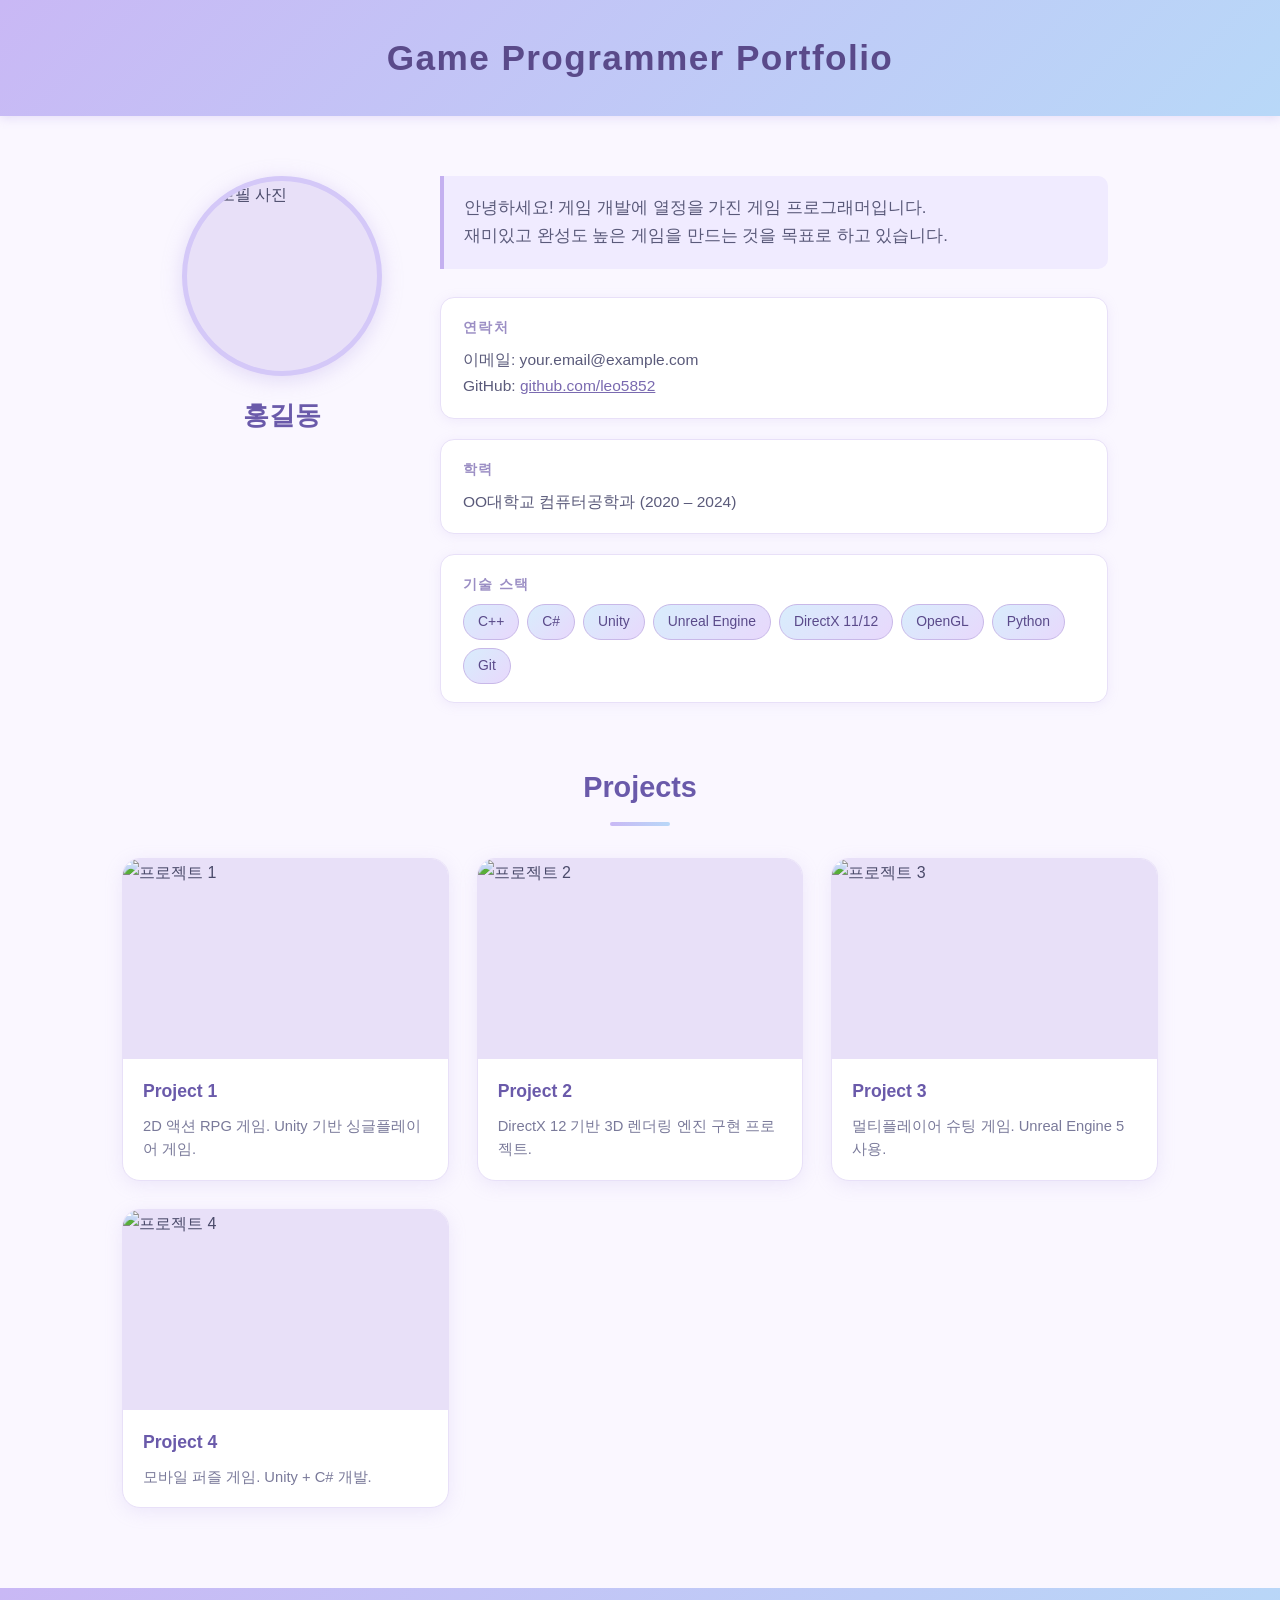
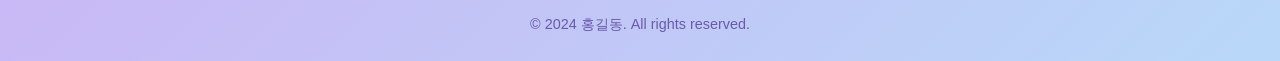
==== index.html @ 51c11042 "초기" ====
<!DOCTYPE html>
<html lang="ko">
<head>
  <meta charset="UTF-8" />
  <meta name="viewport" content="width=device-width, initial-scale=1.0" />
  <title>Game Programmer Portfolio</title>
  <link rel="stylesheet" href="css/style.css" />
</head>
<body>

  <!-- Header -->
  <header class="site-header">
    <h1>Game Programmer Portfolio</h1>
  </header>

  <!-- Profile Section -->
  <section class="profile">
    <div class="profile-left">
      <img src="images/profile.jpg" alt="프로필 사진" class="profile-photo" />
      <h2 class="profile-name">홍길동</h2>
    </div>
    <div class="profile-right">
      <p class="profile-bio">
        안녕하세요! 게임 개발에 열정을 가진 게임 프로그래머입니다.<br />
        재미있고 완성도 높은 게임을 만드는 것을 목표로 하고 있습니다.
      </p>

      <div class="profile-info">
        <div class="info-block">
          <h3>연락처</h3>
          <p>이메일: your.email@example.com</p>
          <p>GitHub: <a href="https://github.com/leo5852" target="_blank">github.com/leo5852</a></p>
        </div>

        <div class="info-block">
          <h3>학력</h3>
          <p>OO대학교 컴퓨터공학과 (2020 – 2024)</p>
        </div>

        <div class="info-block">
          <h3>기술 스택</h3>
          <div class="skills">
            <span class="skill-tag">C++</span>
            <span class="skill-tag">C#</span>
            <span class="skill-tag">Unity</span>
            <span class="skill-tag">Unreal Engine</span>
            <span class="skill-tag">DirectX 11/12</span>
            <span class="skill-tag">OpenGL</span>
            <span class="skill-tag">Python</span>
            <span class="skill-tag">Git</span>
          </div>
        </div>
      </div>
    </div>
  </section>

  <!-- Projects Section -->
  <section class="projects">
    <h2 class="section-title">Projects</h2>
    <div class="project-grid">

      <a class="project-card" href="projects/project1.html">
        <img src="images/project1.jpg" alt="프로젝트 1" />
        <div class="card-info">
          <h3>Project 1</h3>
          <p>2D 액션 RPG 게임. Unity 기반 싱글플레이어 게임.</p>
        </div>
      </a>

      <a class="project-card" href="projects/project2.html">
        <img src="images/project2.jpg" alt="프로젝트 2" />
        <div class="card-info">
          <h3>Project 2</h3>
          <p>DirectX 12 기반 3D 렌더링 엔진 구현 프로젝트.</p>
        </div>
      </a>

      <a class="project-card" href="projects/project3.html">
        <img src="images/project3.jpg" alt="프로젝트 3" />
        <div class="card-info">
          <h3>Project 3</h3>
          <p>멀티플레이어 슈팅 게임. Unreal Engine 5 사용.</p>
        </div>
      </a>

      <a class="project-card" href="projects/project4.html">
        <img src="images/project4.jpg" alt="프로젝트 4" />
        <div class="card-info">
          <h3>Project 4</h3>
          <p>모바일 퍼즐 게임. Unity + C# 개발.</p>
        </div>
      </a>

    </div>
  </section>

  <footer class="site-footer">
    <p>© 2024 홍길동. All rights reserved.</p>
  </footer>

</body>
</html>
---- css/style.css ----
/* ===== Reset & Base ===== */
*, *::before, *::after {
  box-sizing: border-box;
  margin: 0;
  padding: 0;
}

body {
  font-family: 'Segoe UI', 'Apple SD Gothic Neo', sans-serif;
  background-color: #faf7ff;
  color: #4a4a6a;
  line-height: 1.7;
}

a {
  text-decoration: none;
  color: inherit;
}

/* ===== Header ===== */
.site-header {
  background: linear-gradient(135deg, #c9b8f5, #b8d8f8);
  padding: 28px 40px;
  text-align: center;
  box-shadow: 0 2px 10px rgba(180, 160, 230, 0.3);
}

.site-header h1 {
  font-size: 2.2rem;
  font-weight: 700;
  color: #5a4a8a;
  letter-spacing: 0.04em;
}

/* ===== Profile Section ===== */
.profile {
  display: flex;
  gap: 48px;
  align-items: flex-start;
  max-width: 1000px;
  margin: 60px auto;
  padding: 0 32px;
}

.profile-left {
  flex: 0 0 220px;
  display: flex;
  flex-direction: column;
  align-items: center;
  gap: 18px;
}

.profile-photo {
  width: 200px;
  height: 200px;
  border-radius: 50%;
  object-fit: cover;
  border: 5px solid #d4c8f8;
  box-shadow: 0 4px 20px rgba(180, 160, 230, 0.35);
  background-color: #e8e0f8;
}

.profile-name {
  font-size: 1.6rem;
  font-weight: 700;
  color: #6a5aaa;
  text-align: center;
}

.profile-right {
  flex: 1;
}

.profile-bio {
  font-size: 1.05rem;
  color: #5a5a7a;
  margin-bottom: 28px;
  padding: 18px 20px;
  background: #f0ebff;
  border-left: 4px solid #c4b0f0;
  border-radius: 0 10px 10px 0;
}

.profile-info {
  display: flex;
  flex-direction: column;
  gap: 20px;
}

.info-block {
  background: #fff;
  border-radius: 14px;
  padding: 18px 22px;
  box-shadow: 0 2px 12px rgba(180, 160, 230, 0.15);
  border: 1px solid #e8e0f8;
}

.info-block h3 {
  font-size: 0.85rem;
  text-transform: uppercase;
  letter-spacing: 0.1em;
  color: #9b8ec4;
  margin-bottom: 8px;
}

.info-block p {
  font-size: 0.97rem;
  color: #5a5a7a;
}

.info-block a {
  color: #7a6ab0;
  text-decoration: underline;
}

/* ===== Skills ===== */
.skills {
  display: flex;
  flex-wrap: wrap;
  gap: 8px;
  margin-top: 4px;
}

.skill-tag {
  background: linear-gradient(135deg, #d8edfc, #e8d8fc);
  color: #5a4a8a;
  padding: 5px 14px;
  border-radius: 20px;
  font-size: 0.87rem;
  font-weight: 500;
  border: 1px solid #c8b8e8;
}

/* ===== Projects Section ===== */
.projects {
  max-width: 1100px;
  margin: 0 auto 80px;
  padding: 0 32px;
}

.section-title {
  font-size: 1.8rem;
  font-weight: 700;
  color: #6a5aaa;
  margin-bottom: 32px;
  text-align: center;
  position: relative;
}

.section-title::after {
  content: '';
  display: block;
  width: 60px;
  height: 4px;
  background: linear-gradient(90deg, #c9b8f5, #b8d8f8);
  border-radius: 2px;
  margin: 10px auto 0;
}

.project-grid {
  display: grid;
  grid-template-columns: repeat(auto-fill, minmax(280px, 1fr));
  gap: 28px;
}

.project-card {
  background: #fff;
  border-radius: 18px;
  overflow: hidden;
  box-shadow: 0 4px 18px rgba(180, 160, 230, 0.18);
  border: 1px solid #e8e0f8;
  transition: transform 0.25s ease, box-shadow 0.25s ease;
  display: flex;
  flex-direction: column;
  cursor: pointer;
}

.project-card:hover {
  transform: translateY(-6px);
  box-shadow: 0 10px 32px rgba(160, 130, 220, 0.28);
}

.project-card img {
  width: 100%;
  height: 200px;
  object-fit: cover;
  background-color: #e8e0f8;
  display: block;
}

.card-info {
  padding: 18px 20px;
  flex: 1;
}

.card-info h3 {
  font-size: 1.1rem;
  font-weight: 700;
  color: #6a5aaa;
  margin-bottom: 8px;
}

.card-info p {
  font-size: 0.92rem;
  color: #7a7a9a;
  line-height: 1.6;
}

/* ===== Footer ===== */
.site-footer {
  background: linear-gradient(135deg, #c9b8f5, #b8d8f8);
  text-align: center;
  padding: 24px;
  font-size: 0.9rem;
  color: #6a5aaa;
}

/* ===== Project Detail Page ===== */
.back-link {
  display: inline-flex;
  align-items: center;
  gap: 6px;
  color: #7a6ab0;
  font-size: 0.95rem;
  margin: 28px 0 0 0;
  padding: 8px 18px;
  border-radius: 20px;
  background: #f0ebff;
  border: 1px solid #d4c8f8;
  transition: background 0.2s;
}

.back-link:hover {
  background: #e0d4f8;
}

.detail-container {
  max-width: 860px;
  margin: 0 auto;
  padding: 32px 32px 80px;
}

.detail-hero {
  width: 100%;
  max-height: 420px;
  object-fit: cover;
  border-radius: 18px;
  margin: 28px 0 36px;
  box-shadow: 0 6px 24px rgba(180, 160, 230, 0.25);
  background-color: #e8e0f8;
}

.detail-title {
  font-size: 2rem;
  font-weight: 700;
  color: #6a5aaa;
  margin-bottom: 8px;
}

.detail-subtitle {
  font-size: 1rem;
  color: #9b8ec4;
  margin-bottom: 36px;
}

.detail-section {
  background: #fff;
  border-radius: 16px;
  padding: 24px 28px;
  margin-bottom: 22px;
  box-shadow: 0 2px 12px rgba(180, 160, 230, 0.13);
  border: 1px solid #e8e0f8;
}

.detail-section h3 {
  font-size: 0.82rem;
  text-transform: uppercase;
  letter-spacing: 0.1em;
  color: #9b8ec4;
  margin-bottom: 12px;
}

.detail-section p,
.detail-section li {
  font-size: 0.97rem;
  color: #5a5a7a;
  line-height: 1.75;
}

.detail-section ul {
  padding-left: 20px;
}

.tech-tags {
  display: flex;
  flex-wrap: wrap;
  gap: 8px;
}

.tech-tag {
  background: linear-gradient(135deg, #d8edfc, #e8d8fc);
  color: #5a4a8a;
  padding: 5px 14px;
  border-radius: 20px;
  font-size: 0.87rem;
  font-weight: 500;
  border: 1px solid #c8b8e8;
}

/* ===== Responsive ===== */
@media (max-width: 700px) {
  .profile {
    flex-direction: column;
    align-items: center;
    gap: 30px;
  }

  .profile-left {
    flex: none;
    width: 100%;
  }

  .site-header h1 {
    font-size: 1.5rem;
  }

  .detail-container {
    padding: 24px 18px 60px;
  }
}
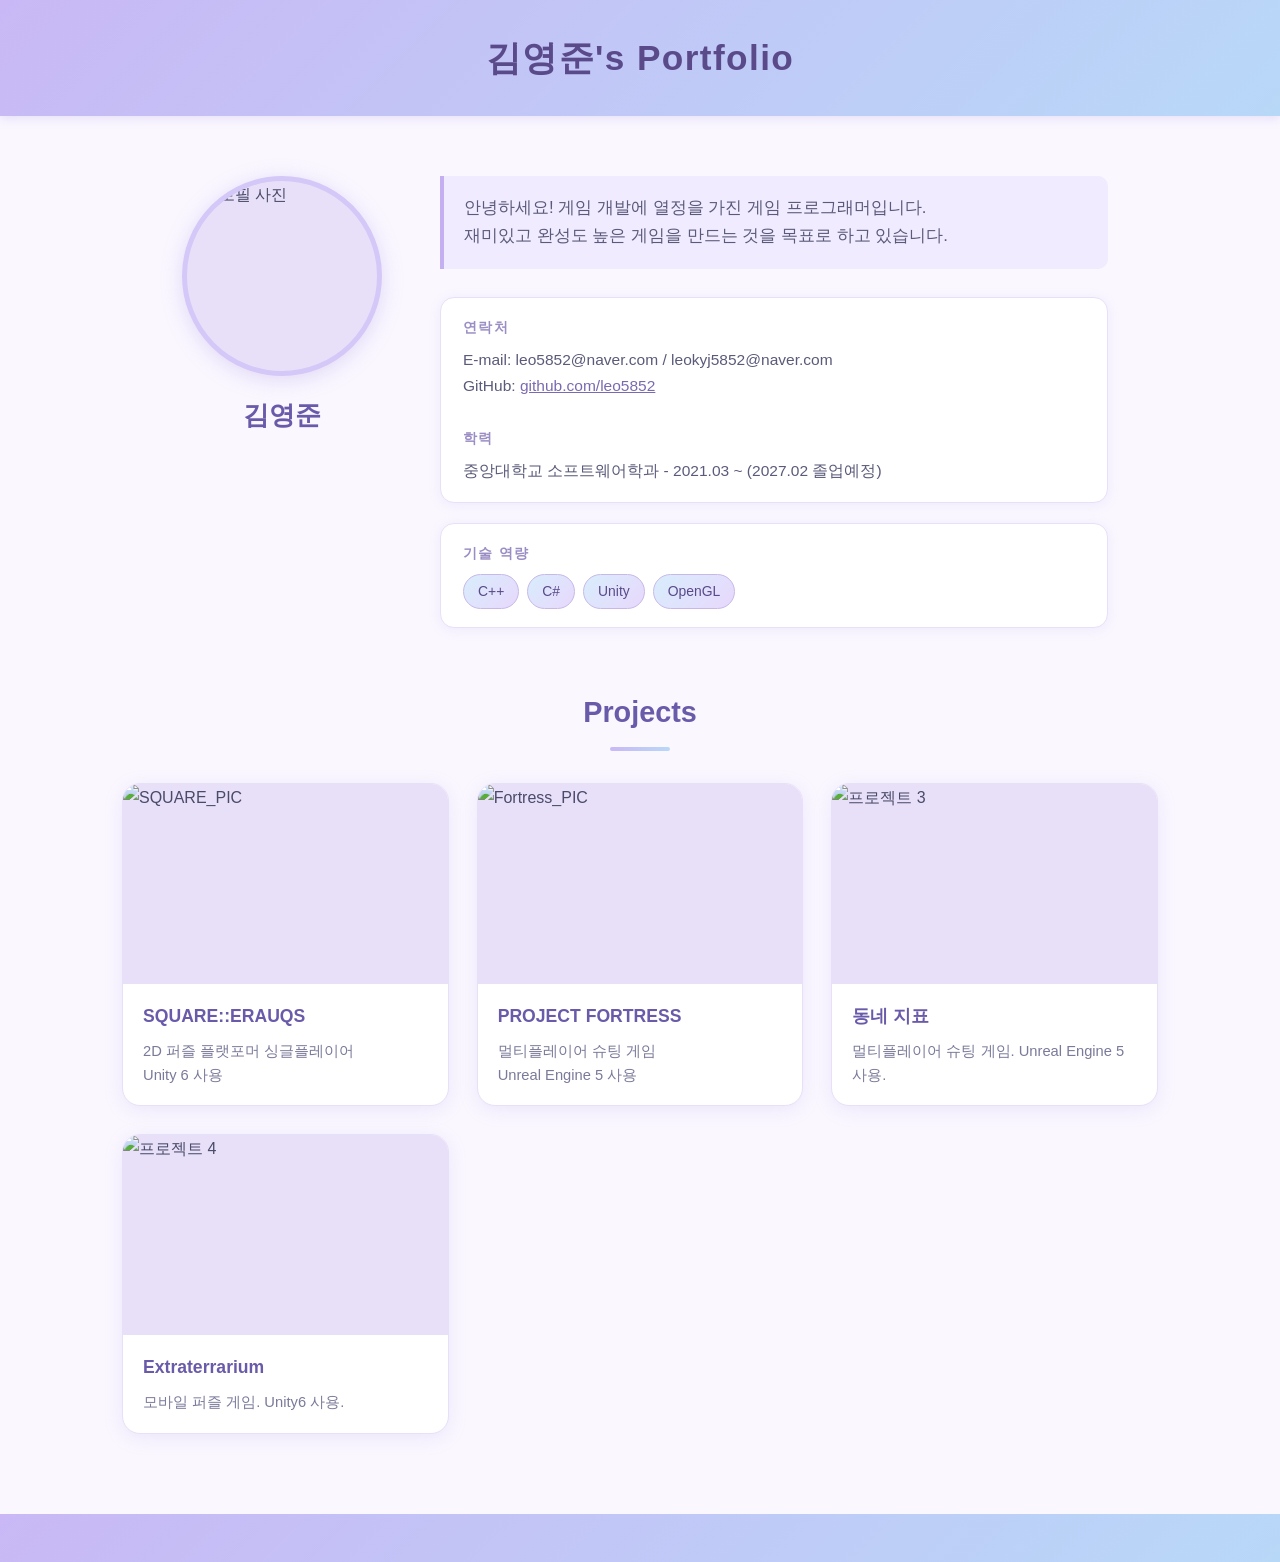
==== commit cd044648: "작성중..." ====
--- a/index.html
+++ b/index.html
@@ -3,21 +3,21 @@
 <head>
   <meta charset="UTF-8" />
   <meta name="viewport" content="width=device-width, initial-scale=1.0" />
-  <title>Game Programmer Portfolio</title>
+  <title>김영준's Portfolio</title>
   <link rel="stylesheet" href="css/style.css" />
 </head>
 <body>
 
   <!-- Header -->
   <header class="site-header">
-    <h1>Game Programmer Portfolio</h1>
+    <h1>김영준's Portfolio</h1>
   </header>
 
   <!-- Profile Section -->
   <section class="profile">
     <div class="profile-left">
       <img src="images/profile.jpg" alt="프로필 사진" class="profile-photo" />
-      <h2 class="profile-name">홍길동</h2>
+      <h2 class="profile-name">김영준</h2>
     </div>
     <div class="profile-right">
       <p class="profile-bio">
@@ -28,26 +28,21 @@
       <div class="profile-info">
         <div class="info-block">
           <h3>연락처</h3>
-          <p>이메일: your.email@example.com</p>
+          <p>E-mail: leo5852@naver.com / leokyj5852@naver.com</p>
           <p>GitHub: <a href="https://github.com/leo5852" target="_blank">github.com/leo5852</a></p>
+          <br>
+          <h3>학력</h3>
+          <p>중앙대학교 소프트웨어학과 - 2021.03 ~  (2027.02 졸업예정)</p>
         </div>
 
         <div class="info-block">
-          <h3>학력</h3>
-          <p>OO대학교 컴퓨터공학과 (2020 – 2024)</p>
-        </div>
-
-        <div class="info-block">
-          <h3>기술 스택</h3>
+          <h3>기술 역량</h3>
           <div class="skills">
             <span class="skill-tag">C++</span>
             <span class="skill-tag">C#</span>
             <span class="skill-tag">Unity</span>
-            <span class="skill-tag">Unreal Engine</span>
-            <span class="skill-tag">DirectX 11/12</span>
             <span class="skill-tag">OpenGL</span>
-            <span class="skill-tag">Python</span>
-            <span class="skill-tag">Git</span>
+
           </div>
         </div>
       </div>
@@ -59,26 +54,26 @@
     <h2 class="section-title">Projects</h2>
     <div class="project-grid">
 
-      <a class="project-card" href="projects/project1.html">
-        <img src="images/project1.jpg" alt="프로젝트 1" />
+      <a class="project-card" href="projects/SQUARE.html">
+        <img src="images/project1.jpg" alt="SQUARE_PIC" />
         <div class="card-info">
-          <h3>Project 1</h3>
-          <p>2D 액션 RPG 게임. Unity 기반 싱글플레이어 게임.</p>
+          <h3>SQUARE::ERAUQS</h3>
+          <p>2D 퍼즐 플랫포머 싱글플레이어<br/> Unity 6 사용</p>
         </div>
       </a>
 
-      <a class="project-card" href="projects/project2.html">
-        <img src="images/project2.jpg" alt="프로젝트 2" />
+      <a class="project-card" href="projects/Fortress.html">
+        <img src="images/project2.jpg" alt="Fortress_PIC" />
         <div class="card-info">
-          <h3>Project 2</h3>
-          <p>DirectX 12 기반 3D 렌더링 엔진 구현 프로젝트.</p>
+          <h3>PROJECT FORTRESS</h3>
+          <p>멀티플레이어 슈팅 게임<br/> Unreal Engine 5 사용</p>
         </div>
       </a>
 
       <a class="project-card" href="projects/project3.html">
         <img src="images/project3.jpg" alt="프로젝트 3" />
         <div class="card-info">
-          <h3>Project 3</h3>
+          <h3>동네 지표</h3>
           <p>멀티플레이어 슈팅 게임. Unreal Engine 5 사용.</p>
         </div>
       </a>
@@ -86,8 +81,8 @@
       <a class="project-card" href="projects/project4.html">
         <img src="images/project4.jpg" alt="프로젝트 4" />
         <div class="card-info">
-          <h3>Project 4</h3>
-          <p>모바일 퍼즐 게임. Unity + C# 개발.</p>
+          <h3>Extraterrarium</h3>
+          <p>모바일 퍼즐 게임. Unity6 사용.</p>
         </div>
       </a>
 
@@ -95,7 +90,7 @@
   </section>
 
   <footer class="site-footer">
-    <p>© 2024 홍길동. All rights reserved.</p>
+    <p></p>
   </footer>
 
 </body>
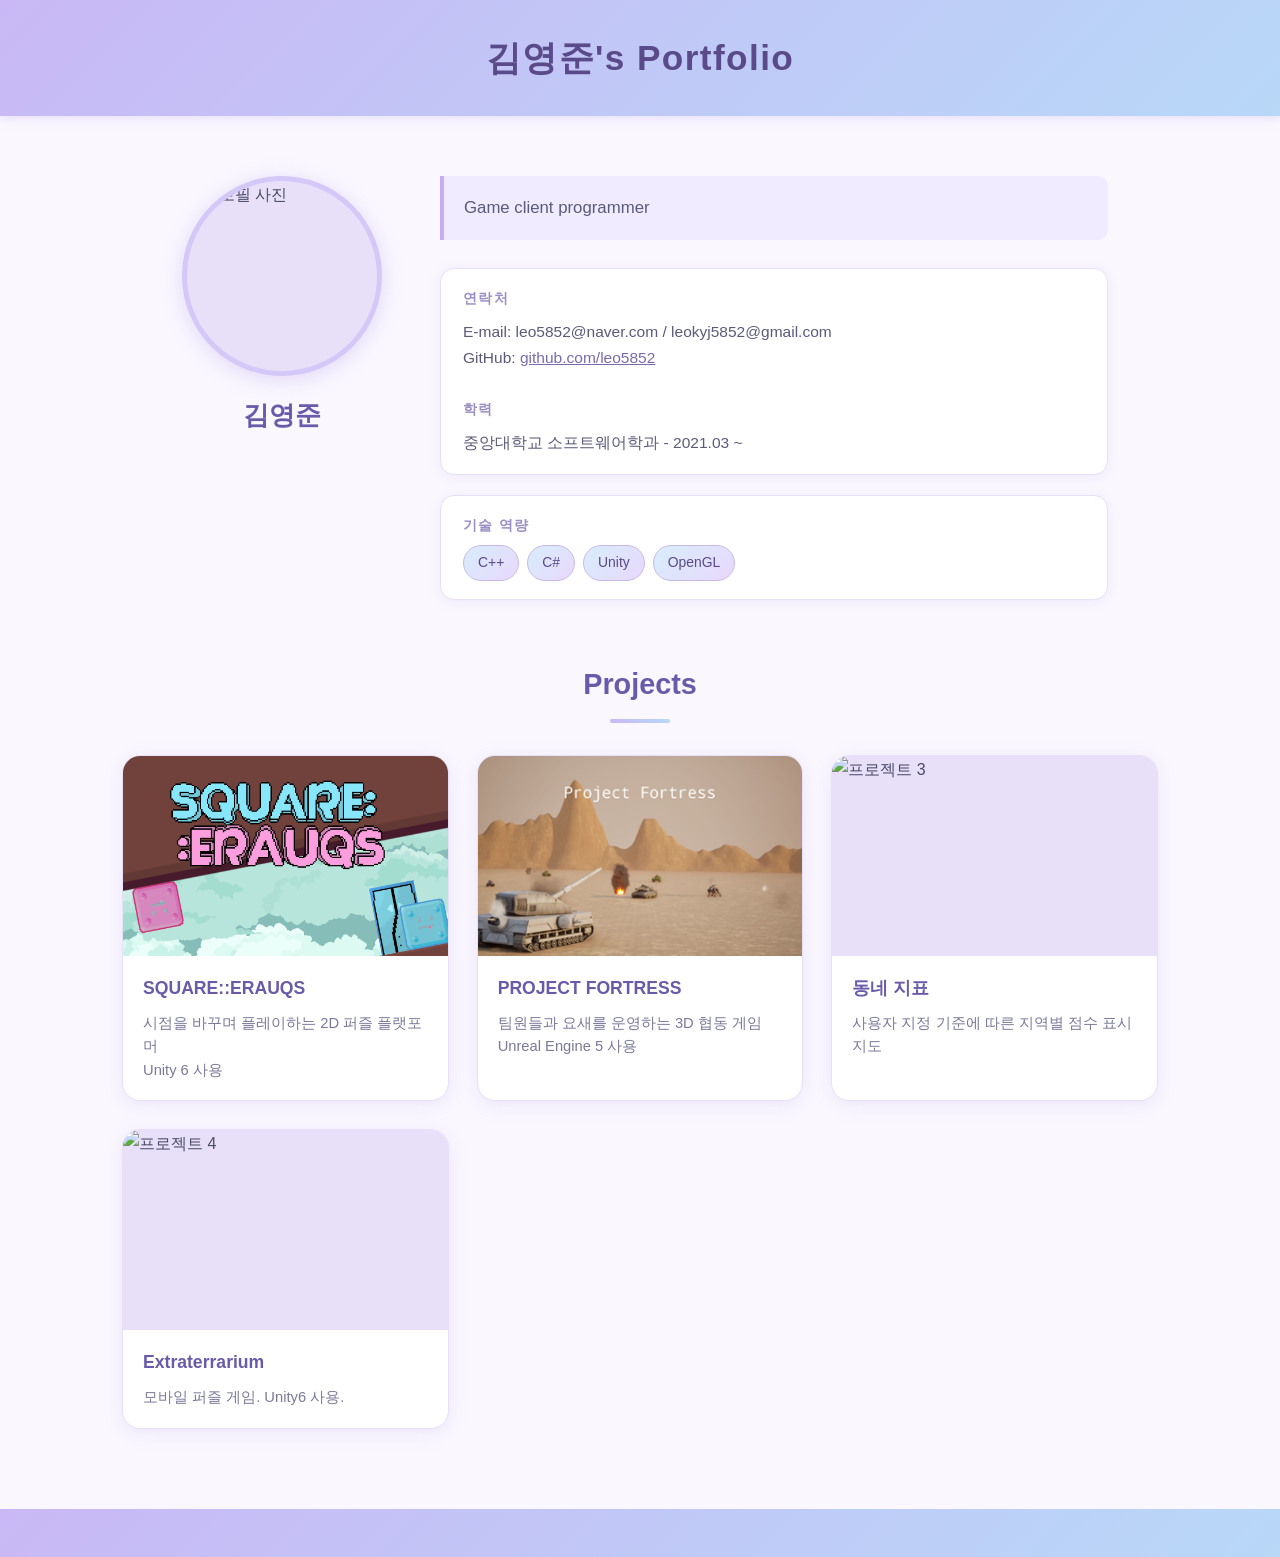
==== commit e8d66cdd: "임시저장" ====
--- a/index.html
+++ b/index.html
@@ -21,18 +21,17 @@
     </div>
     <div class="profile-right">
       <p class="profile-bio">
-        안녕하세요! 게임 개발에 열정을 가진 게임 프로그래머입니다.<br />
-        재미있고 완성도 높은 게임을 만드는 것을 목표로 하고 있습니다.
+        Game client programmer
       </p>
 
       <div class="profile-info">
         <div class="info-block">
           <h3>연락처</h3>
-          <p>E-mail: leo5852@naver.com / leokyj5852@naver.com</p>
+          <p>E-mail: leo5852@naver.com / leokyj5852@gmail.com</p>
           <p>GitHub: <a href="https://github.com/leo5852" target="_blank">github.com/leo5852</a></p>
           <br>
           <h3>학력</h3>
-          <p>중앙대학교 소프트웨어학과 - 2021.03 ~  (2027.02 졸업예정)</p>
+          <p>중앙대학교 소프트웨어학과 - 2021.03 ~</p>
         </div>
 
         <div class="info-block">
@@ -55,26 +54,26 @@
     <div class="project-grid">
 
       <a class="project-card" href="projects/SQUARE.html">
-        <img src="images/project1.jpg" alt="SQUARE_PIC" />
+        <img src="images/SQUARE_capsule.png" alt="SQUARE_PIC" />
         <div class="card-info">
           <h3>SQUARE::ERAUQS</h3>
-          <p>2D 퍼즐 플랫포머 싱글플레이어<br/> Unity 6 사용</p>
+          <p>시점을 바꾸며 플레이하는 2D 퍼즐 플랫포머<br/> Unity 6 사용</p>
         </div>
       </a>
 
       <a class="project-card" href="projects/Fortress.html">
-        <img src="images/project2.jpg" alt="Fortress_PIC" />
+        <img src="images/Fortress_Capsule.png" alt="Fortress_PIC" />
         <div class="card-info">
           <h3>PROJECT FORTRESS</h3>
-          <p>멀티플레이어 슈팅 게임<br/> Unreal Engine 5 사용</p>
+          <p>팀원들과 요새를 운영하는 3D 협동 게임<br/> Unreal Engine 5 사용</p>
         </div>
       </a>
 
-      <a class="project-card" href="projects/project3.html">
+      <a class="project-card" href="projects/Maps.html">
         <img src="images/project3.jpg" alt="프로젝트 3" />
         <div class="card-info">
           <h3>동네 지표</h3>
-          <p>멀티플레이어 슈팅 게임. Unreal Engine 5 사용.</p>
+          <p>사용자 지정 기준에 따른 지역별 점수 표시 지도</p>
         </div>
       </a>
 
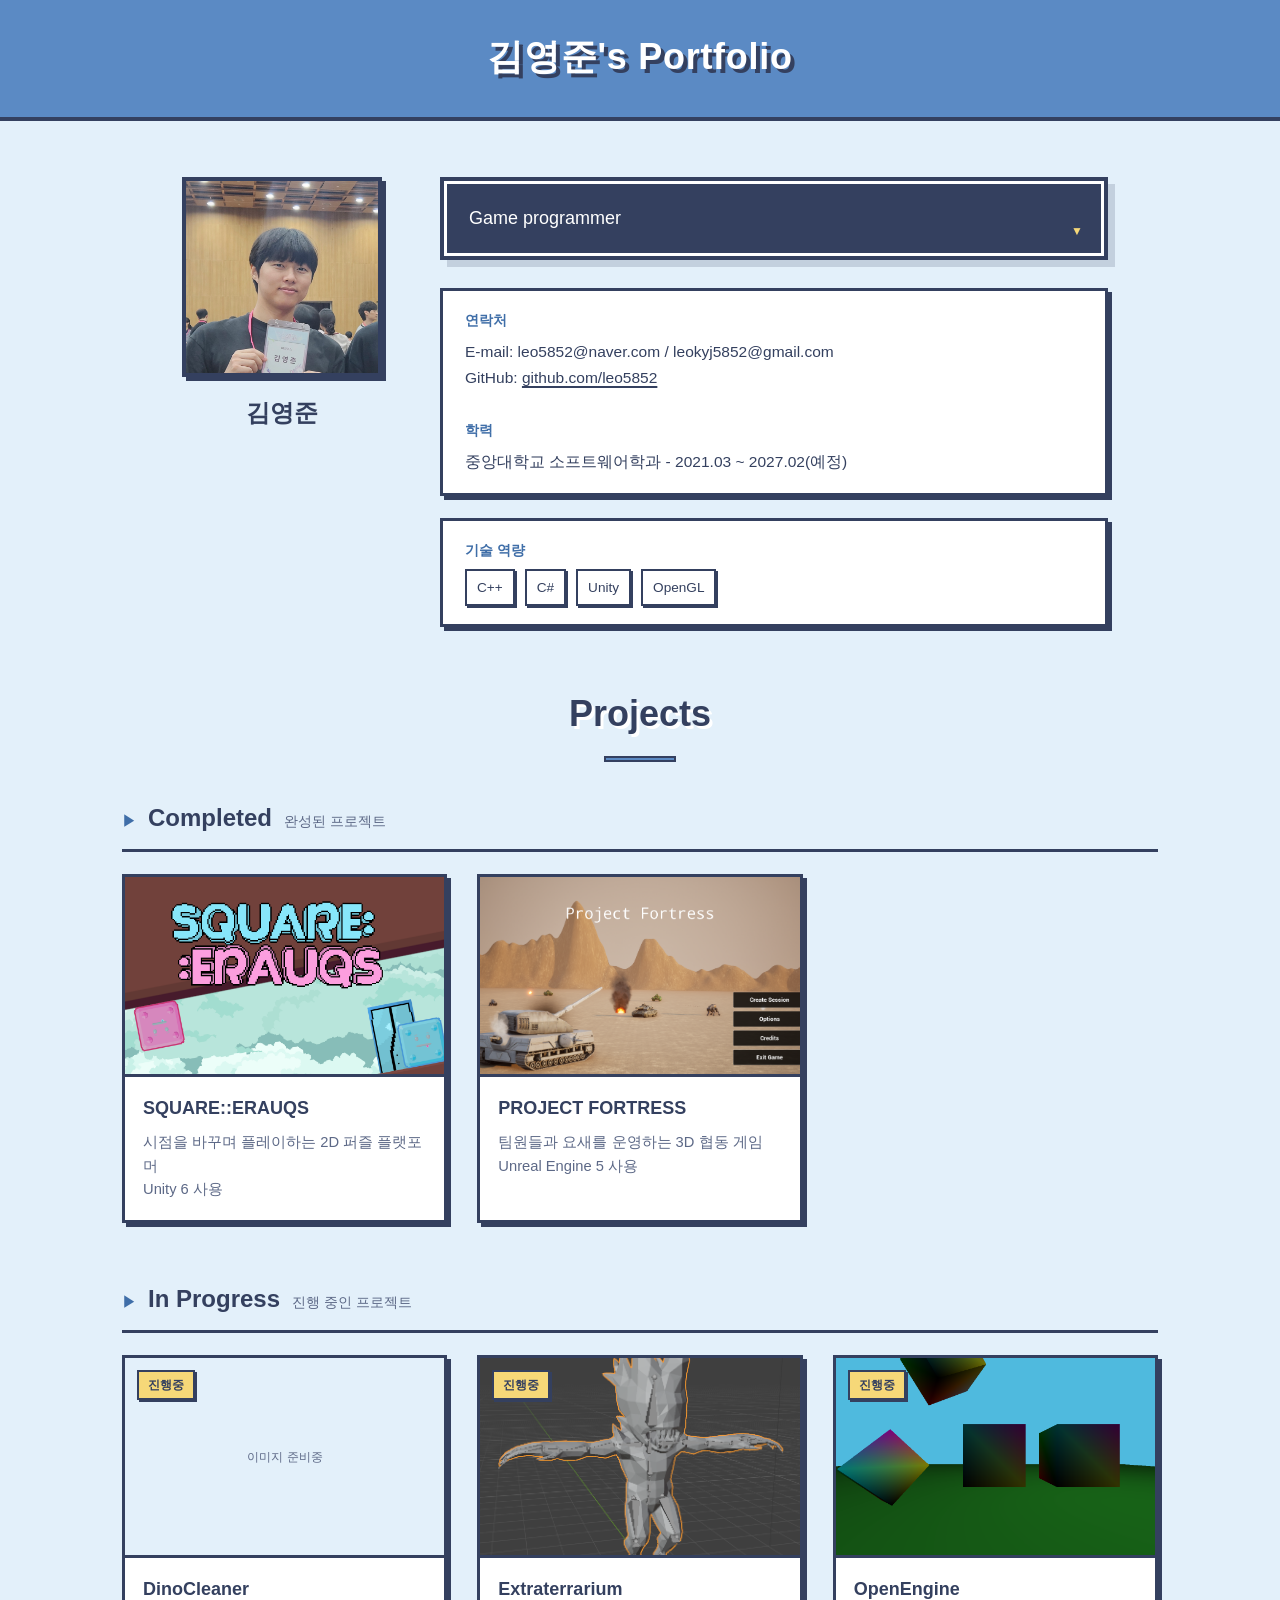
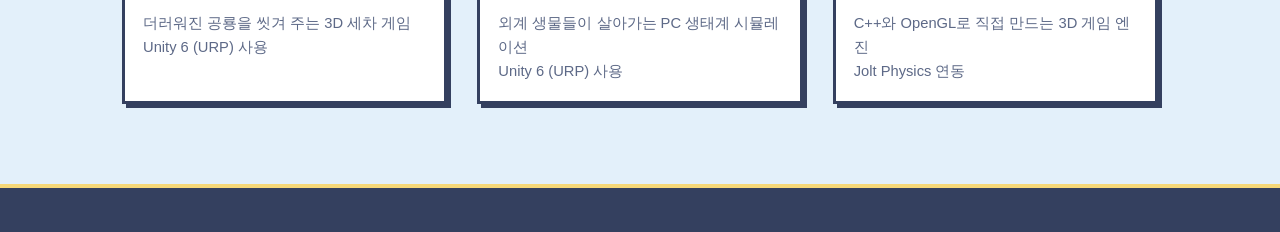
==== commit 6a7cac31: "update" ====
--- a/index.html
+++ b/index.html
@@ -21,7 +21,7 @@
     </div>
     <div class="profile-right">
       <p class="profile-bio">
-        Game client programmer
+        Game programmer
       </p>
 
       <div class="profile-info">
@@ -31,7 +31,7 @@
           <p>GitHub: <a href="https://github.com/leo5852" target="_blank">github.com/leo5852</a></p>
           <br>
           <h3>학력</h3>
-          <p>중앙대학교 소프트웨어학과 - 2021.03 ~</p>
+          <p>중앙대학교 소프트웨어학과 - 2021.03 ~ 2027.02(예정)</p>
         </div>
 
         <div class="info-block">
@@ -51,10 +51,13 @@
   <!-- Projects Section -->
   <section class="projects">
     <h2 class="section-title">Projects</h2>
+
+    <!-- 완성된 프로젝트 -->
+    <h3 class="project-group-title">Completed <span class="project-group-sub">완성된 프로젝트</span></h3>
     <div class="project-grid">
 
       <a class="project-card" href="projects/SQUARE.html">
-        <img src="images/SQUARE_capsule.png" alt="SQUARE_PIC" />
+        <img src="images/SQUARE_capsule.png" alt="SQUARE::ERAUQS 대표 이미지" onerror="this.src='images/placeholder.svg'" />
         <div class="card-info">
           <h3>SQUARE::ERAUQS</h3>
           <p>시점을 바꾸며 플레이하는 2D 퍼즐 플랫포머<br/> Unity 6 사용</p>
@@ -62,13 +65,50 @@
       </a>
 
       <a class="project-card" href="projects/Fortress.html">
-        <img src="images/Fortress_Capsule.png" alt="Fortress_PIC" />
+        <img src="images/Fortress_Capsule.png" alt="Project Fortress 대표 이미지" onerror="this.src='images/placeholder.svg'" />
         <div class="card-info">
           <h3>PROJECT FORTRESS</h3>
           <p>팀원들과 요새를 운영하는 3D 협동 게임<br/> Unreal Engine 5 사용</p>
         </div>
       </a>
 
+    </div>
+
+    <!-- 진행 중인 프로젝트 -->
+    <h3 class="project-group-title">In Progress <span class="project-group-sub">진행 중인 프로젝트</span></h3>
+    <div class="project-grid">
+
+      
+      <a class="project-card" href="projects/DinoCleaner.html">
+        <span class="status-badge status-wip">진행중</span>
+        <img src="images/DinoCleaner_capsule.png" alt="DinoCleaner 대표 이미지" onerror="this.src='images/placeholder.svg'" />
+        <div class="card-info">
+          <h3>DinoCleaner</h3>
+          <p>더러워진 공룡을 씻겨 주는 3D 세차 게임<br/> Unity 6 (URP) 사용</p>
+        </div>
+      </a>
+      
+      <a class="project-card" href="projects/Extraterrarium.html">
+        <span class="status-badge status-wip">진행중</span>
+        <img src="images/Extraterrarium_capsule.png" alt="Extraterrarium 대표 이미지" onerror="this.src='images/placeholder.svg'" />
+        <div class="card-info">
+          <h3>Extraterrarium</h3>
+          <p>외계 생물들이 살아가는 PC 생태계 시뮬레이션<br/> Unity 6 (URP) 사용</p>
+        </div>
+      </a>
+      
+      <a class="project-card" href="projects/OpenEngine.html">
+        <span class="status-badge status-wip">진행중</span>
+        <img src="images/OpenEngine_capsule.png" alt="OpenEngine 대표 이미지" onerror="this.src='images/placeholder.svg'" />
+        <div class="card-info">
+          <h3>OpenEngine</h3>
+          <p>C++와 OpenGL로 직접 만드는 3D 게임 엔진<br/> Jolt Physics 연동</p>
+        </div>
+      </a>
+
+    </div>
+
+    <!-- 숨김 처리: 동네 지표 (projects/Maps.html 파일은 그대로 유지)
       <a class="project-card" href="projects/Maps.html">
         <img src="images/project3.jpg" alt="프로젝트 3" />
         <div class="card-info">
@@ -76,16 +116,7 @@
           <p>사용자 지정 기준에 따른 지역별 점수 표시 지도</p>
         </div>
       </a>
-
-      <a class="project-card" href="projects/project4.html">
-        <img src="images/project4.jpg" alt="프로젝트 4" />
-        <div class="card-info">
-          <h3>Extraterrarium</h3>
-          <p>모바일 퍼즐 게임. Unity6 사용.</p>
-        </div>
-      </a>
-
-    </div>
+    -->
   </section>
 
   <footer class="site-footer">
--- a/css/style.css
+++ b/css/style.css
@@ -1,3 +1,20 @@
+/* ===== Theme tokens (고전 게임 테마, 그라데이션 없음) ===== */
+:root {
+  --sky: #e3f0fa;      /* 페이지 배경: 옅은 하늘색 */
+  --ink: #34405f;      /* 글자, 테두리, 그림자 */
+  --paper: #ffffff;    /* 패널 */
+  --blue: #5b8ac4;     /* 헤더, 주 강조색 */
+  --blue-dark: #3f6ea8;/* 흰 배경 위 강조 글자 */
+  --yellow: #f6d878;   /* 진행중 배지, 선택 상태 */
+  --muted: #5d6987;    /* 보조 텍스트 */
+
+  --font: 'Segoe UI', 'Apple SD Gothic Neo', sans-serif;
+
+  --border: 3px solid var(--ink);
+  --shadow: 4px 4px 0 var(--ink);
+  --shadow-sm: 2px 2px 0 var(--ink);
+}
+
 /* ===== Reset & Base ===== */
 *, *::before, *::after {
   box-sizing: border-box;
@@ -6,9 +23,9 @@
 }
 
 body {
-  font-family: 'Segoe UI', 'Apple SD Gothic Neo', sans-serif;
-  background-color: #faf7ff;
-  color: #4a4a6a;
+  font-family: var(--font);
+  background-color: var(--sky);
+  color: var(--ink);
   line-height: 1.7;
 }
 
@@ -17,19 +34,26 @@
   color: inherit;
 }
 
+:focus-visible {
+  outline: 3px solid var(--blue-dark);
+  outline-offset: 3px;
+}
+
 /* ===== Header ===== */
 .site-header {
-  background: linear-gradient(135deg, #c9b8f5, #b8d8f8);
-  padding: 28px 40px;
+  background: var(--blue);
+  border-bottom: 4px solid var(--ink);
+  padding: 26px 40px 30px;
   text-align: center;
-  box-shadow: 0 2px 10px rgba(180, 160, 230, 0.3);
 }
 
 .site-header h1 {
-  font-size: 2.2rem;
-  font-weight: 700;
-  color: #5a4a8a;
-  letter-spacing: 0.04em;
+  font-family: var(--font);
+  font-weight: 700;
+  font-size: 2.25rem;
+  color: var(--paper);
+  text-shadow: 4px 4px 0 var(--ink);
+  letter-spacing: 0.02em;
 }
 
 /* ===== Profile Section ===== */
@@ -38,7 +62,7 @@
   gap: 48px;
   align-items: flex-start;
   max-width: 1000px;
-  margin: 60px auto;
+  margin: 56px auto;
   padding: 0 32px;
 }
 
@@ -47,88 +71,116 @@
   display: flex;
   flex-direction: column;
   align-items: center;
-  gap: 18px;
-}
-
+  gap: 16px;
+}
+
+/* 캐릭터 초상화처럼 각진 프레임 */
 .profile-photo {
   width: 200px;
   height: 200px;
-  border-radius: 50%;
   object-fit: cover;
-  border: 5px solid #d4c8f8;
-  box-shadow: 0 4px 20px rgba(180, 160, 230, 0.35);
-  background-color: #e8e0f8;
+  border: 4px solid var(--ink);
+  box-shadow: var(--shadow);
+  background-color: var(--paper);
+  image-rendering: auto;
 }
 
 .profile-name {
-  font-size: 1.6rem;
-  font-weight: 700;
-  color: #6a5aaa;
+  font-family: var(--font);
+  font-weight: 700;
+  font-size: 1.5rem;
+  color: var(--ink);
   text-align: center;
 }
 
 .profile-right {
   flex: 1;
-}
-
+  min-width: 0;
+}
+
+/* RPG 대화창 */
 .profile-bio {
-  font-size: 1.05rem;
-  color: #5a5a7a;
-  margin-bottom: 28px;
-  padding: 18px 20px;
-  background: #f0ebff;
-  border-left: 4px solid #c4b0f0;
-  border-radius: 0 10px 10px 0;
+  position: relative;
+  font-family: var(--font);
+  font-size: 1.125rem;
+  line-height: 1.6;
+  color: var(--paper);
+  background: var(--ink);
+  border: 3px solid var(--paper);
+  box-shadow: 0 0 0 4px var(--ink), 7px 7px 0 4px rgba(52, 64, 95, 0.18);
+  margin: 4px 4px 32px;
+  padding: 20px 48px 20px 22px;
+}
+
+.profile-bio::after {
+  content: '▼';
+  position: absolute;
+  right: 18px;
+  bottom: 12px;
+  font-size: 0.75rem;
+  color: var(--yellow);
+  animation: blink 1s steps(1) infinite;
+}
+
+@keyframes blink {
+  50% { opacity: 0; }
 }
 
 .profile-info {
   display: flex;
   flex-direction: column;
-  gap: 20px;
+  gap: 22px;
 }
 
 .info-block {
-  background: #fff;
-  border-radius: 14px;
+  background: var(--paper);
+  border: var(--border);
+  box-shadow: var(--shadow);
   padding: 18px 22px;
-  box-shadow: 0 2px 12px rgba(180, 160, 230, 0.15);
-  border: 1px solid #e8e0f8;
 }
 
 .info-block h3 {
-  font-size: 0.85rem;
-  text-transform: uppercase;
-  letter-spacing: 0.1em;
-  color: #9b8ec4;
-  margin-bottom: 8px;
+  font-family: var(--font);
+  font-weight: 700;
+  font-size: 0.875rem;
+  color: var(--blue-dark);
+  margin-bottom: 6px;
 }
 
 .info-block p {
   font-size: 0.97rem;
-  color: #5a5a7a;
+  color: var(--ink);
 }
 
 .info-block a {
-  color: #7a6ab0;
+  color: var(--ink);
   text-decoration: underline;
+  text-decoration-thickness: 2px;
+  text-underline-offset: 3px;
+}
+
+.info-block a:hover {
+  color: var(--blue-dark);
 }
 
 /* ===== Skills ===== */
 .skills {
   display: flex;
   flex-wrap: wrap;
-  gap: 8px;
-  margin-top: 4px;
-}
-
-.skill-tag {
-  background: linear-gradient(135deg, #d8edfc, #e8d8fc);
-  color: #5a4a8a;
-  padding: 5px 14px;
-  border-radius: 20px;
-  font-size: 0.87rem;
+  gap: 10px;
+  margin-top: 6px;
+}
+
+.skill-tag,
+.tech-tag {
+  font-family: var(--font);
+  font-size: 0.85rem;
   font-weight: 500;
-  border: 1px solid #c8b8e8;
+  color: var(--ink);
+  background: var(--paper);
+  border: 2px solid var(--ink);
+  box-shadow: 2px 2px 0 var(--ink);
+  padding: 5px 10px;
 }
 
 /* ===== Projects Section ===== */
@@ -139,80 +191,146 @@
 }
 
 .section-title {
-  font-size: 1.8rem;
-  font-weight: 700;
-  color: #6a5aaa;
-  margin-bottom: 32px;
+  font-family: var(--font);
+  font-weight: 700;
+  font-size: 2.25rem;
+  color: var(--ink);
   text-align: center;
-  position: relative;
+  margin-bottom: 36px;
+  text-shadow: 3px 3px 0 var(--paper);
 }
 
 .section-title::after {
   content: '';
   display: block;
-  width: 60px;
-  height: 4px;
-  background: linear-gradient(90deg, #c9b8f5, #b8d8f8);
-  border-radius: 2px;
-  margin: 10px auto 0;
+  width: 72px;
+  height: 6px;
+  background: var(--blue);
+  border: 2px solid var(--ink);
+  margin: 12px auto 0;
+}
+
+/* 메뉴 선택 커서(▶)가 붙은 그룹 제목 */
+.project-group-title {
+  display: flex;
+  align-items: baseline;
+  gap: 12px;
+  font-family: var(--font);
+  font-weight: 700;
+  font-size: 1.5rem;
+  color: var(--ink);
+  margin: 8px 0 22px;
+  padding-bottom: 10px;
+  border-bottom: var(--border);
+}
+
+.project-group-title::before {
+  content: '▶';
+  font-size: 0.9rem;
+  color: var(--blue-dark);
+}
+
+.project-grid + .project-group-title {
+  margin-top: 56px;
+}
+
+.project-group-sub {
+  font-family: var(--font);
+  font-size: 0.9rem;
+  font-weight: 500;
+  color: var(--muted);
 }
 
 .project-grid {
   display: grid;
   grid-template-columns: repeat(auto-fill, minmax(280px, 1fr));
-  gap: 28px;
+  gap: 30px;
 }
 
 .project-card {
-  background: #fff;
-  border-radius: 18px;
+  position: relative;
+  display: flex;
+  flex-direction: column;
+  background: var(--paper);
+  border: var(--border);
+  box-shadow: var(--shadow);
   overflow: hidden;
-  box-shadow: 0 4px 18px rgba(180, 160, 230, 0.18);
-  border: 1px solid #e8e0f8;
-  transition: transform 0.25s ease, box-shadow 0.25s ease;
-  display: flex;
-  flex-direction: column;
   cursor: pointer;
-}
-
-.project-card:hover {
-  transform: translateY(-6px);
-  box-shadow: 0 10px 32px rgba(160, 130, 220, 0.28);
+  transition: transform 0.12s steps(2), box-shadow 0.12s steps(2);
+}
+
+.project-card:hover,
+.project-card:focus-visible {
+  transform: translate(-3px, -3px);
+  box-shadow: 8px 8px 0 var(--ink);
+}
+
+.project-card:active {
+  transform: translate(3px, 3px);
+  box-shadow: 2px 2px 0 var(--ink);
 }
 
 .project-card img {
+  display: block;
   width: 100%;
   height: 200px;
   object-fit: cover;
-  background-color: #e8e0f8;
-  display: block;
+  background-color: var(--sky);
+  border-bottom: var(--border);
 }
 
 .card-info {
-  padding: 18px 20px;
   flex: 1;
+  padding: 16px 18px 18px;
 }
 
 .card-info h3 {
-  font-size: 1.1rem;
-  font-weight: 700;
-  color: #6a5aaa;
+  font-family: var(--font);
+  font-weight: 700;
+  font-size: 1.125rem;
+  color: var(--ink);
   margin-bottom: 8px;
 }
 
 .card-info p {
   font-size: 0.92rem;
-  color: #7a7a9a;
+  color: var(--muted);
   line-height: 1.6;
+}
+
+/* 진행중 배지 */
+.status-badge {
+  position: absolute;
+  top: 12px;
+  left: 12px;
+  z-index: 1;
+  font-family: var(--font);
+  font-weight: 700;
+  font-size: 0.75rem;
+  padding: 3px 9px;
+  border: 2px solid var(--ink);
+  box-shadow: 2px 2px 0 var(--ink);
+}
+
+.status-wip {
+  background: var(--yellow);
+  color: var(--ink);
+}
+
+.status-done {
+  background: var(--paper);
+  color: var(--ink);
 }
 
 /* ===== Footer ===== */
 .site-footer {
-  background: linear-gradient(135deg, #c9b8f5, #b8d8f8);
+  background: var(--ink);
+  color: var(--paper);
   text-align: center;
-  padding: 24px;
-  font-size: 0.9rem;
-  color: #6a5aaa;
+  padding: 22px;
+  font-family: var(--font);
+  font-size: 0.8rem;
+  border-top: 4px solid var(--yellow);
 }
 
 /* ===== Project Detail Page ===== */
@@ -220,18 +338,24 @@
   display: inline-flex;
   align-items: center;
   gap: 6px;
-  color: #7a6ab0;
+  margin-top: 28px;
+  padding: 8px 16px;
+  font-family: var(--font);
   font-size: 0.95rem;
-  margin: 28px 0 0 0;
-  padding: 8px 18px;
-  border-radius: 20px;
-  background: #f0ebff;
-  border: 1px solid #d4c8f8;
-  transition: background 0.2s;
+  font-weight: 600;
+  color: var(--ink);
+  background: var(--paper);
+  border: var(--border);
+  box-shadow: var(--shadow-sm);
 }
 
 .back-link:hover {
-  background: #e0d4f8;
+  background: var(--yellow);
+}
+
+.back-link:active {
+  transform: translate(2px, 2px);
+  box-shadow: 1px 1px 0 var(--ink);
 }
 
 .detail-container {
@@ -240,79 +364,279 @@
   padding: 32px 32px 80px;
 }
 
+.detail-title {
+  font-family: var(--font);
+  font-weight: 700;
+  font-size: 2.25rem;
+  line-height: 1.3;
+  color: var(--ink);
+  text-shadow: 3px 3px 0 var(--paper);
+  margin: 26px 0 8px;
+}
+
+.detail-subtitle {
+  font-size: 1rem;
+  color: var(--muted);
+  margin-bottom: 32px;
+}
+
 .detail-hero {
   width: 100%;
   max-height: 420px;
   object-fit: cover;
-  border-radius: 18px;
   margin: 28px 0 36px;
-  box-shadow: 0 6px 24px rgba(180, 160, 230, 0.25);
-  background-color: #e8e0f8;
-}
-
-.detail-title {
-  font-size: 2rem;
-  font-weight: 700;
-  color: #6a5aaa;
-  margin-bottom: 8px;
-}
-
-.detail-subtitle {
+  border: var(--border);
+  box-shadow: var(--shadow);
+}
+
+/* 게임 메뉴 창 */
+.detail-section {
+  background: var(--paper);
+  border: var(--border);
+  box-shadow: var(--shadow);
+  padding: 22px 26px 24px;
+  margin-bottom: 28px;
+}
+
+/* 창의 첫 제목은 상단 타이틀 바로 표시 */
+.detail-section > h3:first-child {
+  font-family: var(--font);
+  font-weight: 700;
   font-size: 1rem;
-  color: #9b8ec4;
-  margin-bottom: 36px;
-}
-
-.detail-section {
-  background: #fff;
-  border-radius: 16px;
-  padding: 24px 28px;
-  margin-bottom: 22px;
-  box-shadow: 0 2px 12px rgba(180, 160, 230, 0.13);
-  border: 1px solid #e8e0f8;
-}
-
+  color: var(--paper);
+  background: var(--ink);
+  margin: -22px -26px 18px;
+  padding: 8px 16px;
+}
+
+/* 창 안의 소제목 (Steam 페이지, Github 링크 등) */
 .detail-section h3 {
-  font-size: 0.82rem;
-  text-transform: uppercase;
-  letter-spacing: 0.1em;
-  color: #9b8ec4;
-  margin-bottom: 12px;
+  font-family: var(--font);
+  font-weight: 700;
+  font-size: 0.875rem;
+  color: var(--blue-dark);
+  margin-bottom: 6px;
 }
 
 .detail-section p,
 .detail-section li {
   font-size: 0.97rem;
-  color: #5a5a7a;
+  color: var(--ink);
   line-height: 1.75;
 }
 
+.detail-section p.section-meta {
+  font-size: 0.85rem;
+  color: var(--muted);
+  margin-top: -4px;
+  margin-bottom: 14px;
+}
+
 .detail-section ul {
+  padding-left: 0;
+  list-style: none;
+}
+
+.detail-section li {
+  position: relative;
   padding-left: 20px;
 }
 
+.detail-section li::before {
+  content: '';
+  position: absolute;
+  left: 2px;
+  top: 0.62em;
+  width: 8px;
+  height: 8px;
+  background: var(--blue);
+}
+
+.detail-section h4.progress-label {
+  font-family: var(--font);
+  font-weight: 700;
+  font-size: 0.875rem;
+  color: var(--ink);
+  margin: 4px 0 6px;
+}
+
+.detail-section ul + h4.progress-label {
+  margin-top: 18px;
+}
+
+.download-link {
+  color: var(--ink);
+  text-decoration: underline;
+  text-decoration-thickness: 2px;
+  text-underline-offset: 3px;
+  word-break: break-all;
+}
+
+.download-link:hover {
+  color: var(--blue-dark);
+}
+
 .tech-tags {
   display: flex;
   flex-wrap: wrap;
+  gap: 10px;
+}
+
+/* 상세 페이지 제목 옆 상태 배지 */
+.detail-title .status-badge {
+  position: static;
+  display: inline-block;
+  vertical-align: middle;
+  margin-left: 10px;
+  text-shadow: none;
+}
+
+/* ===== Carousel ===== */
+.issue-dots {
+  display: flex;
+  justify-content: center;
   gap: 8px;
-}
-
-.tech-tag {
-  background: linear-gradient(135deg, #d8edfc, #e8d8fc);
-  color: #5a4a8a;
-  padding: 5px 14px;
-  border-radius: 20px;
-  font-size: 0.87rem;
-  font-weight: 500;
-  border: 1px solid #c8b8e8;
+  margin-bottom: 16px;
+}
+
+.issue-dot {
+  width: 12px;
+  height: 12px;
+  padding: 0;
+  border: 2px solid var(--ink);
+  background: var(--paper);
+  cursor: pointer;
+}
+
+.issue-dot:hover {
+  background: var(--sky);
+}
+
+.issue-dot.active {
+  background: var(--yellow);
+}
+
+.issue-carousel-body {
+  display: flex;
+  align-items: center;
+  gap: 14px;
+}
+
+.issue-arrow {
+  flex: none;
+  width: 34px;
+  height: 34px;
+  font-family: var(--font);
+  font-size: 1.1rem;
+  line-height: 1;
+  color: var(--ink);
+  background: var(--paper);
+  border: var(--border);
+  box-shadow: 2px 2px 0 var(--ink);
+  cursor: pointer;
+}
+
+.issue-arrow:hover {
+  background: var(--yellow);
+}
+
+.issue-arrow:active {
+  transform: translate(2px, 2px);
+  box-shadow: none;
+}
+
+/* 슬라이드가 하나뿐이면 점과 화살표 숨김 (detail-carousel.js가 클래스 추가) */
+.issue-carousel.is-single .issue-dots,
+.issue-carousel.is-single .issue-arrow {
+  display: none;
+}
+
+.issue-slide-viewport {
+  flex: 1;
+  min-width: 0;
+}
+
+.issue-slide {
+  display: none;
+}
+
+.issue-slide.active {
+  display: flex;
+  flex-direction: column;
+  align-items: center;
+  gap: 14px;
+}
+
+.issue-slide-image {
+  width: 100%;
+  max-height: 240px;
+  object-fit: cover;
+  background-color: var(--sky);
+  border: var(--border);
+  box-shadow: var(--shadow-sm);
+}
+
+.issue-slide-title {
+  font-family: var(--font);
+  font-weight: 700;
+  font-size: 1rem;
+  color: var(--ink);
+  text-align: center;
+}
+
+.issue-slide-text {
+  max-width: 64ch;
+  text-align: center;
+}
+
+.tech-issue-carousel .issue-slide-image {
+  max-height: 480px;
+  object-fit: contain;
+  background-color: var(--ink);
+}
+
+/* ===== Hero Carousel ===== */
+.hero-carousel {
+  margin: 0 0 36px;
+}
+
+.hero-carousel .issue-slide-image {
+  max-height: 420px;
+  border: 4px solid var(--ink);
+  box-shadow: var(--shadow);
+}
+
+.hero-carousel video.issue-slide-image {
+  width: 100%;
+  object-fit: contain;
+  background-color: #000;
+}
+
+/* ===== Motion ===== */
+@media (prefers-reduced-motion: reduce) {
+  .profile-bio::after { animation: none; }
+  .project-card,
+  .project-card:hover,
+  .project-card:active { transition: none; transform: none; }
 }
 
 /* ===== Responsive ===== */
 @media (max-width: 700px) {
+  .site-header {
+    padding: 20px 16px 22px;
+  }
+
+  .site-header h1 {
+    font-size: 1.5rem;
+    text-shadow: 3px 3px 0 var(--ink);
+  }
+
   .profile {
     flex-direction: column;
     align-items: center;
-    gap: 30px;
+    gap: 28px;
+    margin: 40px auto;
+    padding: 0 16px;
   }
 
   .profile-left {
@@ -320,11 +644,37 @@
     width: 100%;
   }
 
-  .site-header h1 {
-    font-size: 1.5rem;
+  .profile-right {
+    width: 100%;
+  }
+
+  .projects {
+    padding: 0 16px;
+  }
+
+  .section-title,
+  .detail-title {
+    font-size: 1.75rem;
   }
 
   .detail-container {
-    padding: 24px 18px 60px;
-  }
-}
+    padding: 24px 16px 60px;
+  }
+
+  .detail-section {
+    padding: 20px 18px 22px;
+  }
+
+  .detail-section > h3:first-child {
+    margin: -20px -18px 16px;
+  }
+
+  .issue-carousel-body {
+    gap: 8px;
+  }
+
+  .issue-arrow {
+    width: 30px;
+    height: 30px;
+  }
+}
